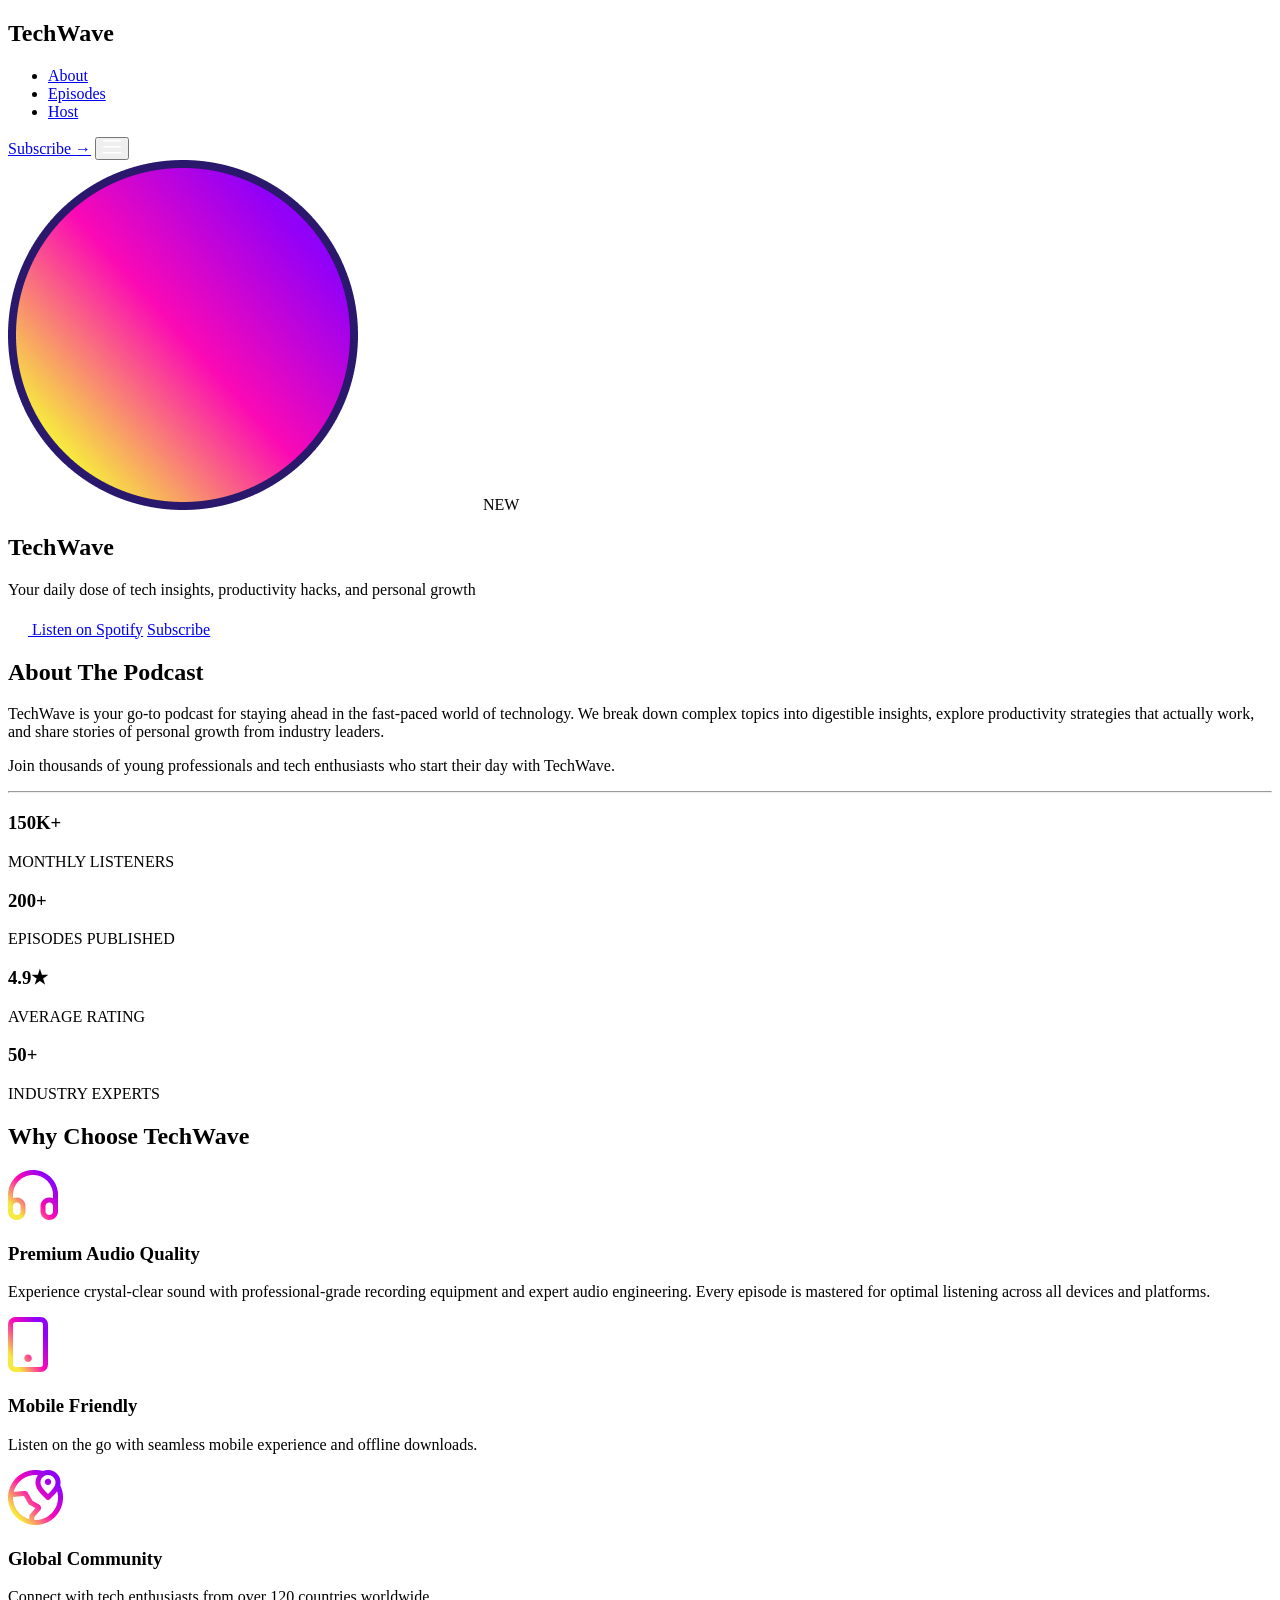
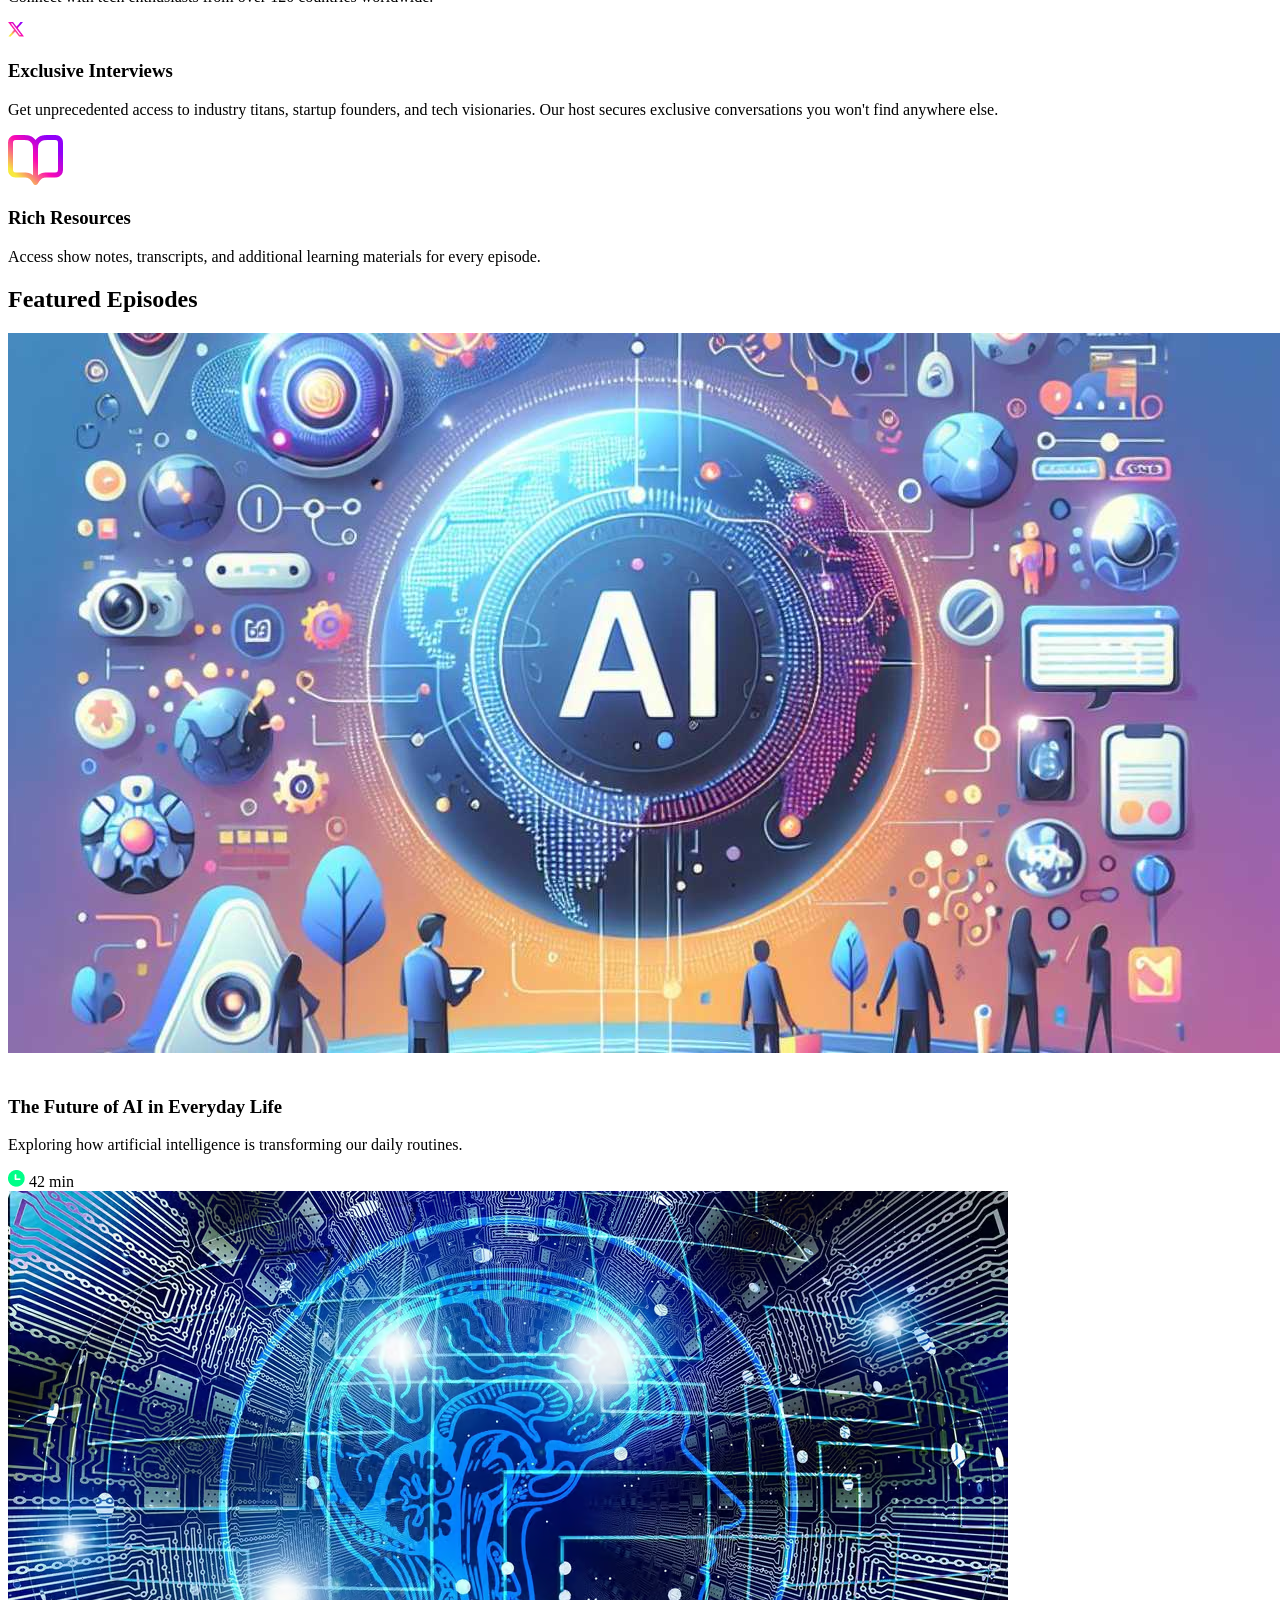
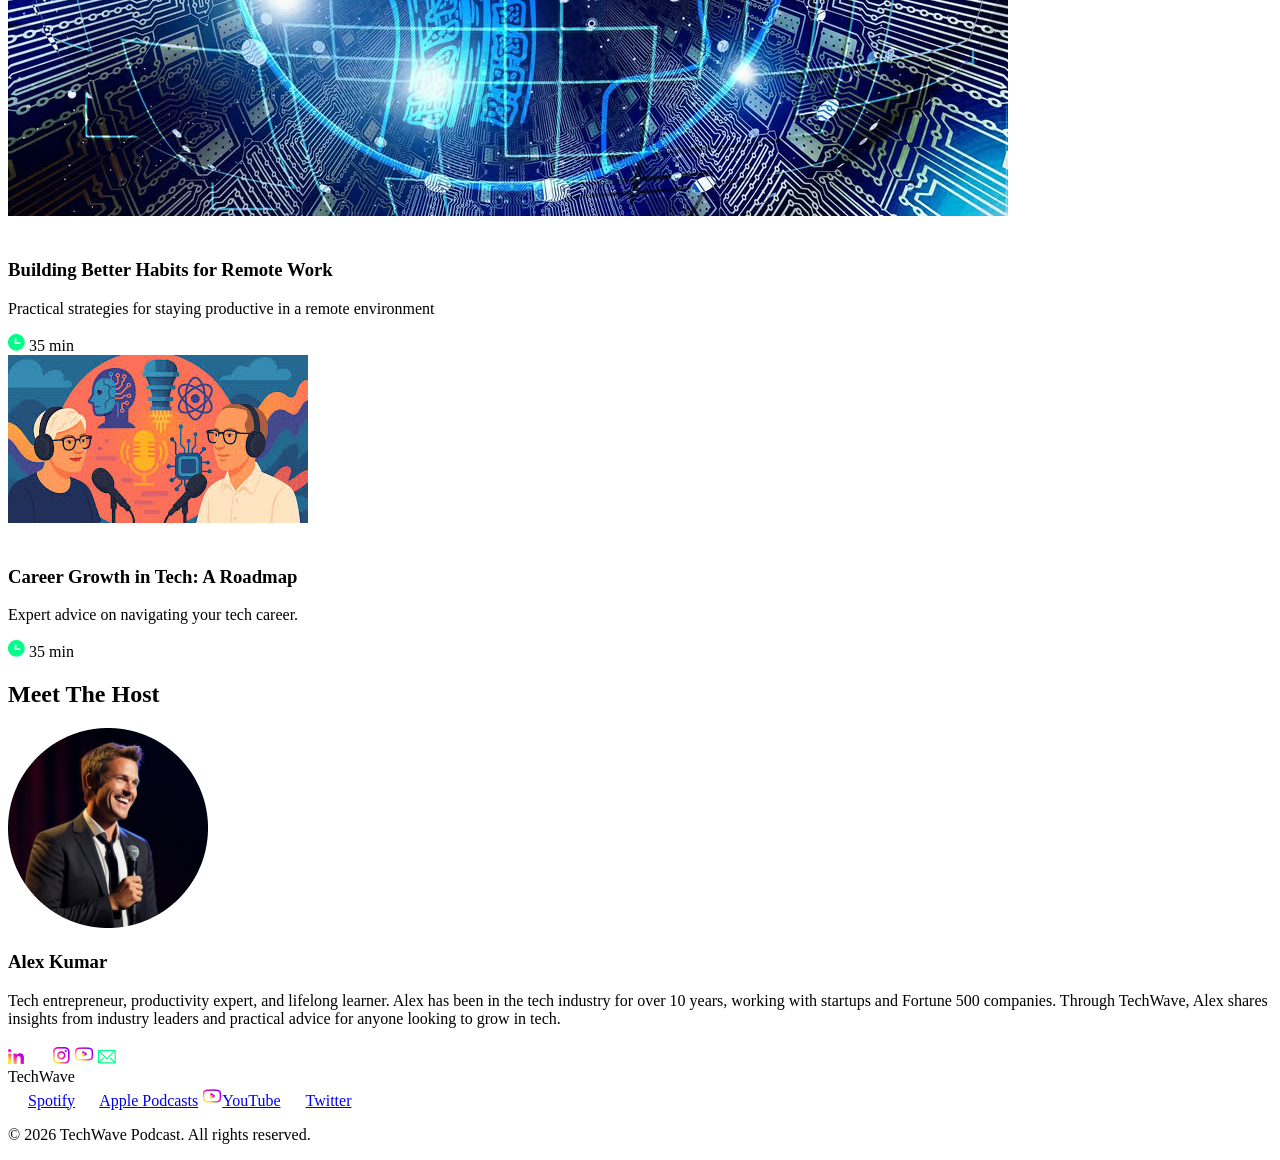
==== index.html @ d82f542e "moved index.html" ====
<!DOCTYPE html>
<html lang="en">
<head>
    <meta charset="UTF-8">
    <meta name="viewport" content="width=device-width, initial-scale=1.0">
    <title>TechWave Podcast</title>
   <link rel="stylesheet" href="style.css">
   <link href="https://fonts.googleapis.com/css2?family=Syne:wght@400;700;800&family=Inter:wght@400;500;600&display=swap" rel="stylesheet">
</head>
<body>


   <header>
     <nav>

     <div class="container">
        <div class="logo"><h1>Tech<span>Wave</span></h1></div>
        
        <ul class="nav-links">
             <li><a href="#">About</a></li>
             <li><a href="#">Episodes</a></li>
             <li><a href="#">Host</a></li>
        </ul>
        <a href="#" class="subscribe-btn">Subscribe <span>→</span></a>
        <button class="hamburger-btn">
          <img src="../assets/hamburger-menu.png" alt="menu">
        </button>
</div>
</nav>
   </header>

        <main>
       <section class="banner-section">
         <div class="container">
            <div class="round-mic">
               <img src="../assets/hero-circle.png" alt="" class="round">
               <img src="../assets/microphone.png" alt="" class="mic">
               <span>NEW</span>
            </div>
            <h1>TechWave</h1>
            <p>Your daily dose of tech insights, productivity hacks, and personal growth</p>
            <div class="buttons">
              <a href="#" class="spotify-btn"><img src="../assets/spotify.png" alt=""> Listen on Spotify</a>
              <a href="#" class="subscribe-link">Subscribe</a>
            </div>
         </div>
       </section>
       <!--About-->
       <section class="about-podcast">
          <div class="container about-content ">
         <h2>About The Podcast</h2>
            <p>TechWave is your go-to podcast for staying ahead in the fast-paced world of technology.
We break down complex topics into digestible insights, explore productivity strategies that actually work,
and share stories of personal growth from industry leaders.</p>

<p class="subtext">Join thousands of young professionals and tech enthusiasts who start their day with TechWave.</p>
         <hr>
         <div class="stats">
            <div class="stat">
               <h3>150K+</h3>
               <span>MONTHLY LISTENERS</span>
            </div>
            <div class="stat">
               <h3>200+</h3>
               <span>EPISODES PUBLISHED</span>
            </div>
                <div class="stat">
               <h3>4.9★</h3>
               <span>AVERAGE RATING</span>
            </div>
               <div class="stat">
               <h3>50+</h3>
               <span>INDUSTRY EXPERTS</span>
            </div>
         </div>
         </div>
       </section>

       <section class="options">
         <div class="container">
         
            <h2 class="options-title">Why Choose TechWave</h2>
         
         <div class="features">
            <div class="feature-card large">
               <img src="../assets/headphone.png" alt="">
               <h3>Premium Audio Quality</h3>
               <p>Experience crystal-clear sound with professional-grade recording equipment and expert audio engineering. Every episode is mastered for optimal listening across all devices and platforms.</p>
            </div>
            <div class="feature-card mobile">
               <img src="../assets/device.png" alt="">
               <h3>Mobile Friendly</h3>
               <p> Listen on the go with seamless mobile experience and offline downloads.</p>
            </div>
            <div class="feature-card global">
               <img src="../assets/location.png" alt="">
               <h3>Global Community</h3>
               <p>Connect with tech enthusiasts from over 120 countries worldwide.</p>
            </div>
            <div class="feature-card wide">
               <img src="../assets/x.png" alt="">
               <h3>Exclusive Interviews</h3>
               <p>Get unprecedented access to industry titans, startup founders, and tech 
        visionaries. Our host secures exclusive conversations you won't find anywhere else.</p>
            </div>
            <div class="feature-card resource">
               <img src="../assets/resource.png" alt="">
               <h3>Rich Resources</h3>
               <p>Access show notes, transcripts, and additional learning materials for every episode.</p>
            </div>
         </div>
         </div>
       </section>
       <!--Episodes-->
         <section class="episodes">
            <div class="container">
               <h2 class="section-title">Featured Episodes</h2>
               <div class="episode-grid">
                
                  <div class="episode-card">
                       <div class="episode-img">
                     <img src="../assets/highcompress_The-Future-of-Artificial-Intelligence-Transforming-Everyday-Life-1.jpg" alt="">
                     <div class="play-overlay"><img src="../assets/youtube-podcast.png" class="play-icon-img" alt="play"></div>
                    </div>
                     <h3>The Future of AI in Everyday Life</h3>
                     <p>Exploring how artificial intelligence is transforming our daily routines.</p>
                     <span class="time">
  <img src="../assets/clock.png" alt="time"> 42 min
</span>
                  </div>
<div class="episode-card">
   <div class="episode-img">
       <img src="../assets/artificial-intelligence-3382507_1920.avif" alt="">
       <div class="play-overlay">
                     <img src="../assets/youtube-podcast.png" class="play-icon-img" alt="play">
                       </div>
                  </div>
<h3>Building Better Habits for Remote Work</h3>
<p>Practical strategies for staying productive in a remote environment</p>
 <span class="time">
  <img src="../assets/clock.png" alt="time"> 35 min
</span>
</div>
<div class="episode-card">
   <div class="episode-img">
     <img src="../assets/images.jpg" alt="">
       <div class="play-overlay">
       <img src="../assets/youtube-podcast.png" class="play-icon-img" alt="play">
     </div>  
   </div>
   
   <h3>Career Growth in Tech: A Roadmap</h3>
   <p>Expert advice on navigating your tech career.</p>
   <span class="time">
  <img src="../assets/clock.png" alt="time"> 35 min
</span>
</div>
                  </div>
            </div>
         </section>

         <!--Meet the host-->
         <section class="host-section">
            <div class="container">
               <h2 class="section-title">Meet The Host</h2>
               <div class="host-card">
                  <div class="host-avatar">
                     <img src="../assets/host.png" alt="host" class="host-img">
                  </div>
                  <div class="host-info">
                     <h3>Alex Kumar</h3>
                     <p>Tech entrepreneur, productivity expert, and lifelong learner. Alex has been in the tech industry for over 10 years, working with startups and Fortune 500 companies. Through TechWave, Alex shares insights from industry leaders and practical advice for anyone looking to grow in tech.</p>
                     <div class="social-links">
                        <a href="#" class="social-btn"><img src="../assets/linkedin.png" alt="linkedin"></a>
                        <a href="#" class="social-btn"><img src="../assets/twitter.png" alt="twitter"></a>
                        <a href="#" class="social-btn"><img src="../assets/instagram.png" alt="instagram"></a>
                        <a href="#" class="social-btn"><img src="../assets/youtube.png" alt="youtube"></a>
                         <a href="#" class="social-btn"><img src="../assets/message.png" alt="message"></a>
                     </div>
                  </div>
                  </div>
               </div>
            
         </section>
          </main>
         <!--Footer-->
         <footer>
            <div class="container footer-inner">
               <div class="footer-logo">Tech<span>Wave</span></div>
               <div class="footer-platforms">
                  <a href="#" class="footer-platform-item"><img src="../assets/spotify.png" alt="Spotify"><span>Spotify</span></a>
                  <a href="#" class="footer-platform-item"><img src="../assets/apple-podcast.png" alt="Apple Podcasts"><span>Apple Podcasts</span></a>
                  <a href="#" class="footer-platform-item"><img src="../assets/youtube.png" alt="YouTube"><span>YouTube</span></a>
                  <a href="#" class="footer-platform-item"><img src="../assets/twitter.png" alt="Twitter"><span>Twitter</span></a>
               </div>
               <p class="footer-copy">© 2026 TechWave Podcast. All rights reserved.</p>
            </div>
         </footer>
        
       

    </body>

</html>
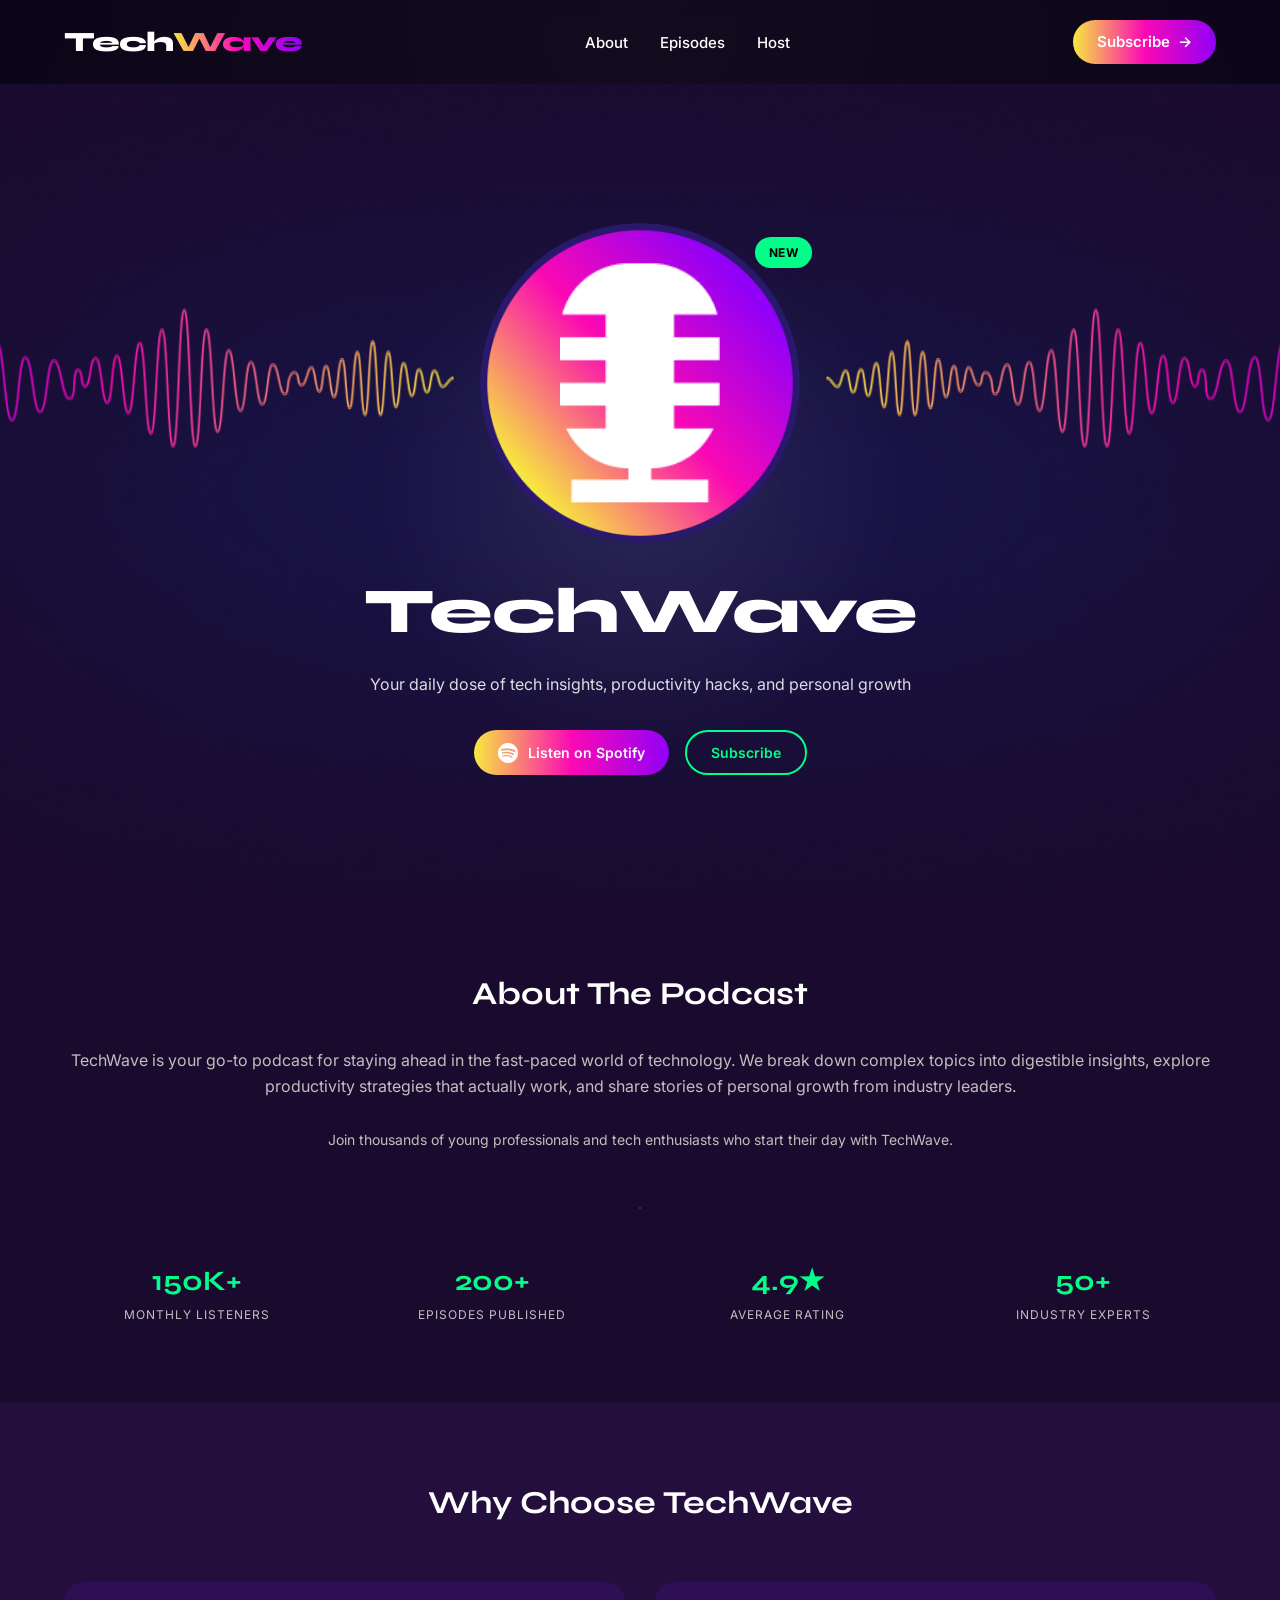
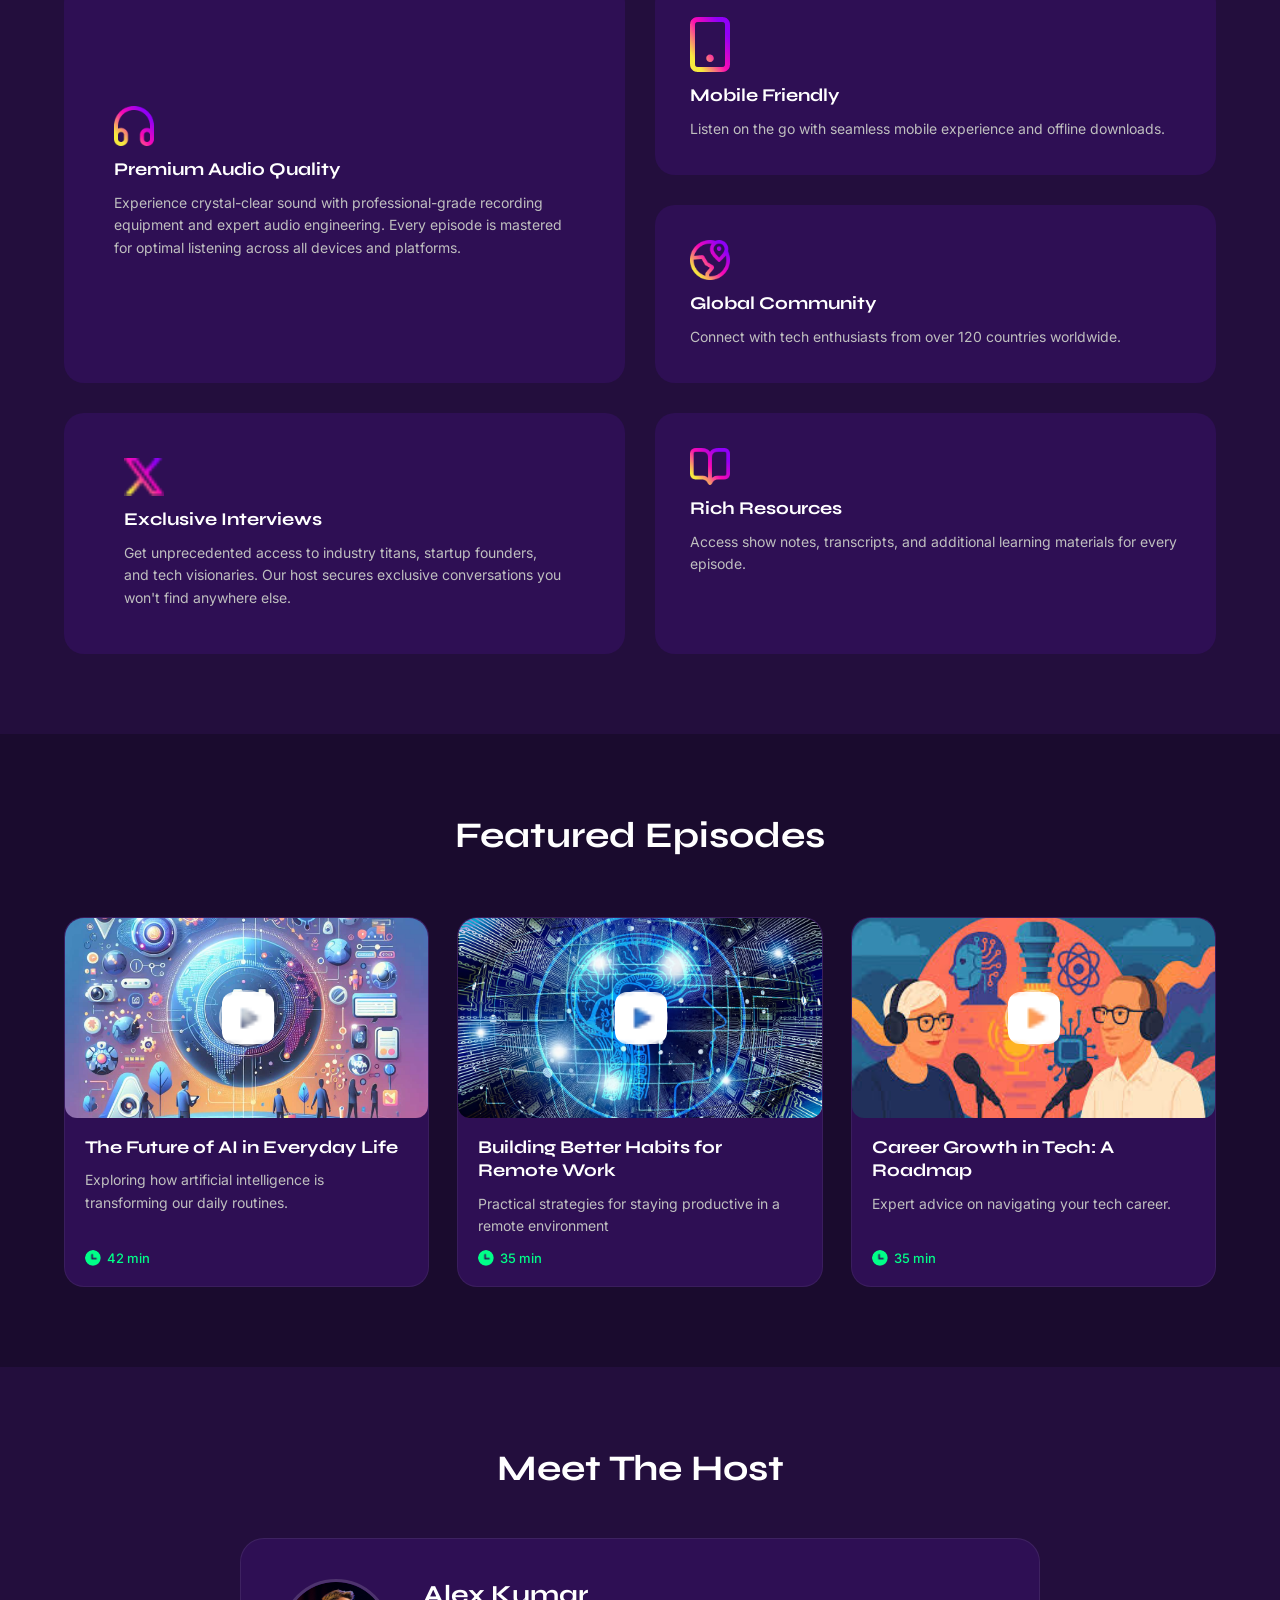
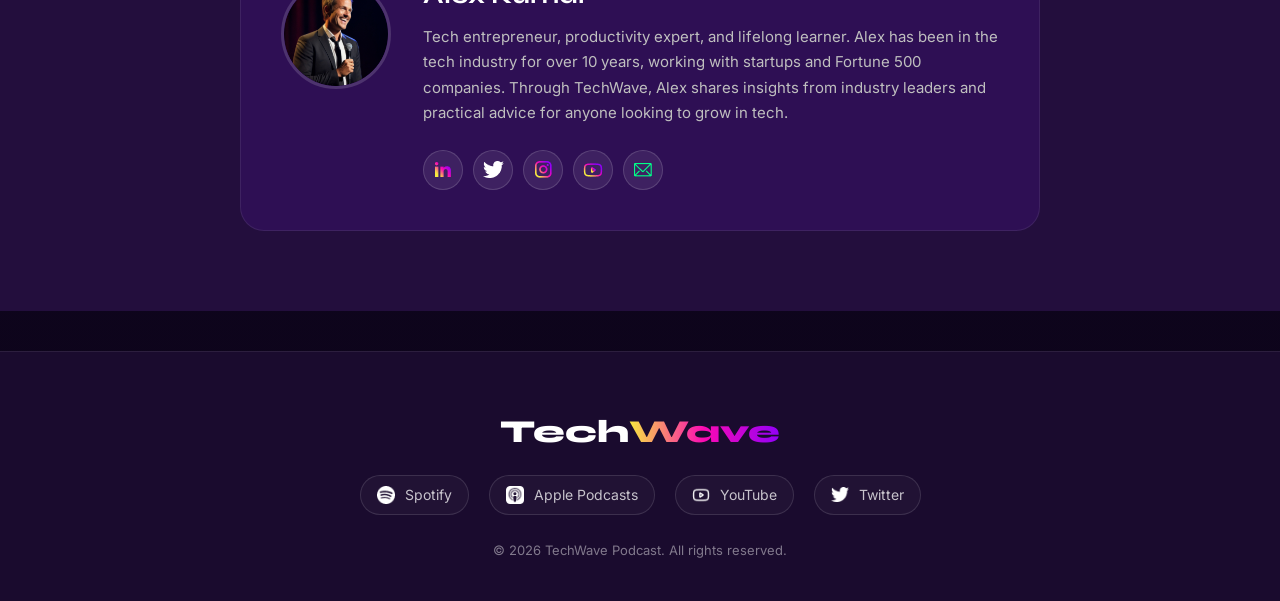
==== commit 0f3ce34c: "change" ====
--- a/index.html
+++ b/index.html
@@ -4,7 +4,7 @@
     <meta charset="UTF-8">
     <meta name="viewport" content="width=device-width, initial-scale=1.0">
     <title>TechWave Podcast</title>
-   <link rel="stylesheet" href="style.css">
+  <link rel="stylesheet" href="style/style.css">
    <link href="https://fonts.googleapis.com/css2?family=Syne:wght@400;700;800&family=Inter:wght@400;500;600&display=swap" rel="stylesheet">
 </head>
 <body>
--- a/style/style.css
+++ b/style/style.css
@@ -0,0 +1,736 @@
+*{
+margin:0;
+padding:0;
+box-sizing:border-box;
+}
+body{
+    font-family:'Inter', Arial, sans-serif;
+    background: radial-gradient(circle at top, rgba(255,255,255,0.04), transparent 25%), linear-gradient(180deg, #090215 0%, #15062d 60%, #0c0418 100%);
+    color:white;
+    overflow-x:hidden;
+}
+h1,h2,h3{
+    font-family:'Syne', sans-serif;
+}
+.container{
+    max-width:1200px;
+    width:100%;
+    margin: 0  auto;
+    padding:0 24px;
+}
+nav{
+display:flex;
+justify-content:center;
+align-items:center;
+padding:20px 0;
+background: transparent;
+position:sticky;
+top:0;
+z-index:100;
+}
+
+nav .container{
+display:flex;
+justify-content:space-between;
+align-items:center;
+}
+
+.nav-links{
+display:flex;
+gap:32px;
+list-style:none;
+}
+
+.nav-links li a{
+color:white;
+text-decoration:none;
+font-size:15px;
+font-weight:500;
+transition:color 0.2s;
+}
+
+.nav-links li a:hover{color:rgba(255,255,255,0.8);}
+
+/*nav > div{
+display:flex;
+gap:5px;
+}*/
+
+.logo h1{
+color:white;
+font-weight:800;
+font-size:28px;
+letter-spacing: -1px;
+}
+
+.logo h1 span{
+background: linear-gradient(90deg,#F7E93F,#FB09B4,#9100F8);
+background-clip:text;
+-webkit-background-clip:text;
+color:transparent;
+-webkit-text-fill-color: transparent;
+}
+
+.subscribe-btn{
+display:inline-flex;
+align-items:center;
+gap:8px;
+height:44px;
+background: linear-gradient(90deg,#F7E93F,#FB09B4,#9100F8);
+color:white;
+border:none;
+padding:0 24px;
+border-radius:30px;
+font-size:15px;
+font-family:'Inter', sans-serif;
+font-weight:600;
+text-decoration:none;
+line-height:44px;
+transition: opacity 0.2s, transform 0.2s;
+}
+.subscribe-btn:hover{opacity:0.95; transform: translateY(-1px);}
+
+.hamburger-btn{
+    display:none;
+    background:none;
+    border:none;
+    cursor:pointer;
+    padding:4px;
+}
+.hamburger-btn img{
+    width:22px;
+    filter:invert(1);
+}
+
+/*hero*/
+.banner-section{
+    position:relative;
+    background-image: url('../assets/hero-bg.png');
+    background-position: center;
+    background-size: cover;
+    background-repeat: no-repeat;
+    width:100%;
+    min-height:calc(100vh - 90px);
+    display:flex;
+    justify-content:center;
+    align-items:center;
+    text-align:center;
+    color:white;
+    padding:100px 0 80px;
+}
+
+.banner-section::before{
+    content:'';
+    position:absolute;
+    inset:0;
+    background: radial-gradient(circle at center, rgba(255,255,255,0.08), transparent 35%);
+    pointer-events:none;
+}
+
+.banner-section .container{
+    position:relative;
+    display:flex;
+    flex-direction:column;
+    align-items:center;
+    gap:20px;
+    max-width:800px;
+    width:100%;
+}
+.banner-section .round-mic{
+    position:relative;
+    width:320px;
+    height:320px;
+    margin-bottom:10px;
+}
+
+.banner-section .round-mic .round{
+       width:100%;
+       height:100%;
+       border-radius:50%;
+       display:block;
+}
+.banner-section .round-mic .mic{
+      width:160px;
+      height:auto;
+      position:absolute;
+      left:50%;
+      top:50%;
+      transform: translate(-50%, -50%);
+      object-fit:contain;
+      filter:brightness(0) invert(1);
+}
+.banner-section .round-mic span{
+    background-color:#00ff88;
+    color:black;
+    font-weight:700;
+    font-size:12px;
+    padding:8px 14px;
+    border-radius:24px;
+    display:inline-block;
+    position:absolute;
+    right:-12px;
+    top:14px;
+    letter-spacing:0.5px;
+}
+.banner-section h1{
+    font-size:64px;
+    font-weight:800;
+    letter-spacing:-1px;
+    margin:0;
+}
+.banner-section p{
+    max-width:620px;
+    color:rgba(255,255,255,0.85);
+    font-size:16px;
+    line-height:1.8;
+    margin:0 auto;
+}
+.banner-section>div{
+    display:flex;
+    flex-direction:column;
+    gap:20px;
+    align-items:center;
+}
+.buttons{
+    display:flex;
+    flex-wrap:wrap;
+    justify-content:center;
+    gap:16px;
+    margin-top:12px;
+}
+.buttons a{
+    display:inline-flex;
+    gap:10px;
+    align-items:center;
+    justify-content:center;
+    padding:12px 24px;
+    border-radius:30px;
+    font-size:14px;
+    font-weight:600;
+    text-decoration:none;
+}
+
+.spotify-btn{
+    display:flex;
+    align-items:center;
+    gap:10px;
+    background:linear-gradient(90deg,#F7E93F,#FB09B4,#9100F8);
+    color:white;
+    padding:12px 24px;
+    border-radius:30px;
+    text-decoration:none;
+    font-size:14px;
+    font-weight:600;
+    transition:opacity 0.2s, transform 0.2s;
+}
+.spotify-btn:hover{
+    opacity:0.95;
+    transform: translateY(-1px);
+}
+.subscribe-link{
+    background:transparent;
+    color:#00ff88;
+    border:2px solid #00ff88;
+    padding:10px 22px;
+    border-radius:30px;
+    text-decoration:none;
+    font-size:14px;
+    font-weight:600;
+    transition:all 0.2s;
+}
+.subscribe-link:hover{
+    background:#00ff88;
+    color:black;
+}
+.spotify-btn{
+    display:flex;
+    align-items:center;
+    gap:8px;
+    background:linear-gradient(90deg,#F7E93F,#FB09B4,#9100F8);
+    color:white;
+    padding:12px 20px;
+    border-radius:30px;
+    text-decoration:none;
+    font-size:14px;
+    font-weight:500;
+    transition:opacity 0.2s;
+}
+.subscribe-link{
+    background:transparent;
+    color:#00ff88;
+    border:2px solid #00ff88;
+    padding:10px 18px;
+    border-radius:30px;
+    text-decoration:none;
+    font-size:14px;
+    font-weight:500;
+    transition:all 0.2s;
+}
+.subscribe-link:hover{
+    background:#00ff88;
+    color:black;
+}
+.Subscribe{
+    background:black;
+    color:green;
+    
+    padding:12px 20px;
+    border-radius:30px;
+    text-decoration:none;
+   
+}
+/*about podcast*/
+
+.about-podcast{
+   background:#1A0B2E;
+color:white;
+padding:80px 24px;
+
+}
+.about-content{
+    display:flex;
+flex-direction:column;
+justify-content:center;
+align-items:center;
+text-align:center;
+gap:15px;
+}
+.about-content h2{
+font-size:32px;
+margin-bottom:20px;
+}
+.about-content p{
+ color:#bfbfbf;
+line-height:1.6;
+margin-bottom:15px;
+
+}
+.about-content .subtext{
+    font-size:14px;
+margin-bottom:40px;
+}
+.about-content hr{
+border:0.5px solid #3a2c5c;
+margin-bottom:40px;
+}
+.stats{
+display:flex;
+justify-content:space-between;
+flex-wrap:wrap;
+gap:30px;
+width:100%;
+}
+
+.stat{
+flex:1;
+min-width:150px;
+}
+
+.stat h3{
+color:#00ff88;
+font-size:28px;
+margin-bottom:5px;
+}
+.stat span{
+font-size:12px;
+letter-spacing:1px;
+color:#bfbfbf;
+}
+/*section options*/
+.options-title{
+
+color:white;
+text-align:center;
+font-size:32px;
+margin-bottom:60px;
+
+}
+.options{
+    background: #230E3D;
+    padding: 80px 24px;
+}
+.features{
+   /* max-width:1200px;*/
+    /*margin:auto;*/
+    display:grid;
+    grid-template-columns: 1fr 1fr;
+          grid-template-areas:
+"premium mobile"
+"premium global"
+"interview resource";
+    gap:30px;
+ 
+}
+  
+.feature-card {
+    background:#2e0f54;
+    color:white;
+    padding:35px;
+    border-radius:20px;
+    display:flex;
+    flex-direction:column;
+    gap:12px;  
+    justify-content: flex-start;
+   
+   
+}
+.feature-card h3{
+    font-size:18px;
+}
+.feature-card img{
+    width:40px;
+}
+.feature-card p{
+   
+    color:#bfbfbf;
+    line-height:1.6;
+   margin:0;
+   font-size:14px;
+   
+        
+}
+.large{
+     grid-row: span 2;
+    grid-area: premium;
+    justify-content: center;
+    display: flex;
+    flex-direction: column;
+    padding:50px;
+
+}
+.mobile{
+    grid-area: mobile;
+}
+.wide{
+
+    grid-area:interview;
+    
+    min-height:160px;
+    padding:45px 60px;  
+   
+}
+.global{
+    grid-area:global;
+}
+.resource{
+    grid-area:resource;
+}
+/*Featured Episodes*/
+.episodes .container{
+    display: block;
+}
+.episodes{
+    background: #1A0B2E;
+    padding:80px 24px;
+    color: white;
+}
+.section-title{
+    text-align: center;
+    font-size: 36px;
+    margin-bottom:60px;
+    font-family:'Syne', sans-serif;
+}
+.episode-grid{
+    display: grid;
+    grid-template-columns: repeat(3,1fr);
+    gap:28px;
+}
+.episode-card{
+    background:#2e0f54;
+    border-radius:20px;
+   overflow: hidden;
+    display: flex;
+    flex-direction: column;
+    border:1px solid rgba(255,255,255,0.06);
+    transition:transform 0.2s;
+  
+}
+.episode-card img{
+    width:100%;
+    
+    border-radius: 12px;;
+}
+.episode-card:hover{
+    transform: translate(-4px);
+
+}
+.episode-card h3{
+font-size:18px;
+margin:18px 20px 10px;
+font-family:'Syne', sans-serif;
+line-height:1.3;
+}
+
+.episode-card p{
+font-size:14px;
+color:#bfbfbf;
+line-height:1.6;
+padding: 0 20px;
+margin-bottom:12px;
+flex:1;
+}
+
+.time{
+    display: flex;
+    align-items:center;
+    gap:6px;
+color:#00ff88;
+font-size:13px;
+padding:0 20px 20px;
+font-weight:500;
+}
+.time img{
+    width:16px;
+    height:16px;
+}
+.episode-img{
+    position:relative;
+    width:100%;
+    height:200px;
+    overflow:hidden;
+ 
+}
+.episode-img img:first-child{
+    width:100%;
+    height:100%;
+    
+    display:block;
+    object-fit:cover;
+}
+.play-overlay{
+    position:absolute;
+    top:50%;
+    left:50%;
+    transform: translate(-50%,-50%);
+    width:56px;
+    height: 56px;
+    background: rgba(255,255,255,0.15);
+    backdrop-filter:blur(4px);
+    border:2px solid rgba(255,255,255,0.4);
+    border-radius:50%;
+    display:flex;
+    align-items:center;
+    justify-content: center;
+    cursor:pointer;
+    transition: background  0.2s, transform 0.2s;
+}
+.play-overlay:hover{
+    background: rgba(255,255,255,0.25);
+    transform: translate(-50%,-50%) scale(1.1);
+}
+.play-icon-img{
+    width:22px;
+    height:22px;
+    object-fit:contain;
+    filter:brightness(0) invert(1);
+    margin-left:2px;
+}
+/*meet the host*/
+.host-section{
+    background:#230E3D;
+    padding: 80px 24px;
+    color:white;
+}
+.host-section .section-title{
+    margin-bottom: 48px;
+}
+.host-card{
+    max-width:800px;
+    margin:auto;
+    background:#2e0f54;
+    border-radius:24px;
+    padding:40px;
+    display:flex;
+    gap:32px;
+    align-items:flex-start;
+    border:1px solid rgba(255,255,255,0.08);
+}
+.host-avatar{
+    flex-shrink:0;
+}
+.host-img{
+    width:110px;
+    height:110px;
+    border-radius:50%;
+    object-fit:cover;
+    border:3px solid rgba(255,255,255,0.15);
+}
+.host-info h3{
+    font-size:26px;
+    margin-bottom:14px;
+    font-family:'Syne', sans-serif;
+}
+.host-info p{
+    color:#bfbfbf;
+    line-height:1.7;
+    font-size:15px;
+    margin-bottom:24px;
+}
+.social-links{
+    display:flex;
+    gap:10px;
+    flex-wrap:wrap;
+}
+.social-btn{
+    display:inline-flex;
+    align-items:center;
+    justify-content: center;
+    width:40px;
+    height:40px;
+    background:rgba(255,255,255,0.08);
+    border:1px solid rgba(255,255,255,0.15);
+    border-radius:50%;
+    text-decoration:none;
+    transition:background 0.2s, transform 0.2s;
+}
+.social-btn:hover{
+    background:rgba(255,255,255,0.15);
+    transform:translateY(-2px);
+    border-color:rgba(255,255,255,0.3);
+}
+/*footer*/
+footer{
+    background:#1A0B2E;
+    padding:60px 24px 40px;
+    border-top:1px solid rgba(255,255,255,0.08);
+    margin-top:40px;
+}
+.footer-inner{
+    display:flex;
+    flex-direction:column;
+    align-items:center;
+    gap:24px;
+    text-align:center;
+}
+.footer-logo{
+    font-family:'Syne', sans-serif;
+    font-size:32px;
+    font-weight:800;
+    color:white;
+}
+.footer-logo span{
+    background: linear-gradient(90deg, #F7E93F,#FB09B4,#9100F8);
+    background-clip:text;
+    -webkit-background-clip:text;
+    -webkit-text-fill-color:transparent;
+}
+.footer-platforms{
+    display:flex;
+    gap:20px;
+    flex-wrap:wrap;
+    justify-content:center;
+    align-items:center;
+    max-width:600px;
+}
+.footer-platform-item{
+    display:flex;
+    align-items:center;
+    gap:10px;
+    padding:10px 16px;
+    border-radius:999px;
+    border:1px solid rgba(255,255,255,0.12);
+    background:rgba(255,255,255,0.03);
+    color: rgba(255,255,255,0.75);
+    text-decoration:none;
+    font-size:14px;
+    transition:all 0.2s;
+}
+.footer-platform-item img{
+    width:18px;
+    height:18px;
+    object-fit:contain;
+    filter:brightness(0) invert(1);
+}
+.footer-platform-item:hover{
+    color:white;
+    border-color:rgba(255,255,255,0.18);
+    background:rgba(255,255,255,0.08);
+}
+.footer-copy{
+    font-size:13px;
+    color:rgba(255,255,255,0.45);
+    max-width:520px;
+    line-height:1.7;
+}
+
+
+@media(max-width:768px){
+    nav.container{
+        flex-wrap:wrap;
+        gap:12px;
+        justify-content:center;
+    }
+    
+    .nav-links{
+        display:none;
+    }
+    
+    .hamburger-btn{
+        display:inline-flex;
+    }
+    
+    .banner-section h1{
+        font-size:38px;
+    }
+    
+    .banner-section .round-mic{
+        width:260px;
+        height:260px;
+    }
+    
+    .banner-section .round-mic .mic{
+        width:140px;
+    }
+    
+    .about-podcast,
+    .options,
+    .episodes,
+    .host-section,
+    footer{
+        padding-left:20px;
+        padding-right:20px;
+    }
+    
+    .features{
+        grid-template-columns: 1fr;
+        grid-template-areas: 
+            "premium"
+            "mobile"
+            "global"
+            "interview"
+            "resource";
+    }
+    
+    .large{
+        grid-row:auto;
+        padding:35px;
+    }
+    
+    .episode-grid{
+        grid-template-columns: 1fr;
+    }
+    
+    .host-card{
+        flex-direction: column;
+        align-items: center;
+        text-align: center;
+        padding:28px 20px;
+    }
+
+    .social-links{
+        justify-content: center;
+    }
+    
+    .stats{
+        justify-content: center;
+    }
+    
+    .stat{
+        min-width:120px;
+        flex:0 1 calc(50% - 15px);
+    }
+    
+    .footer-platforms{
+        gap:16px;
+    }
+}
